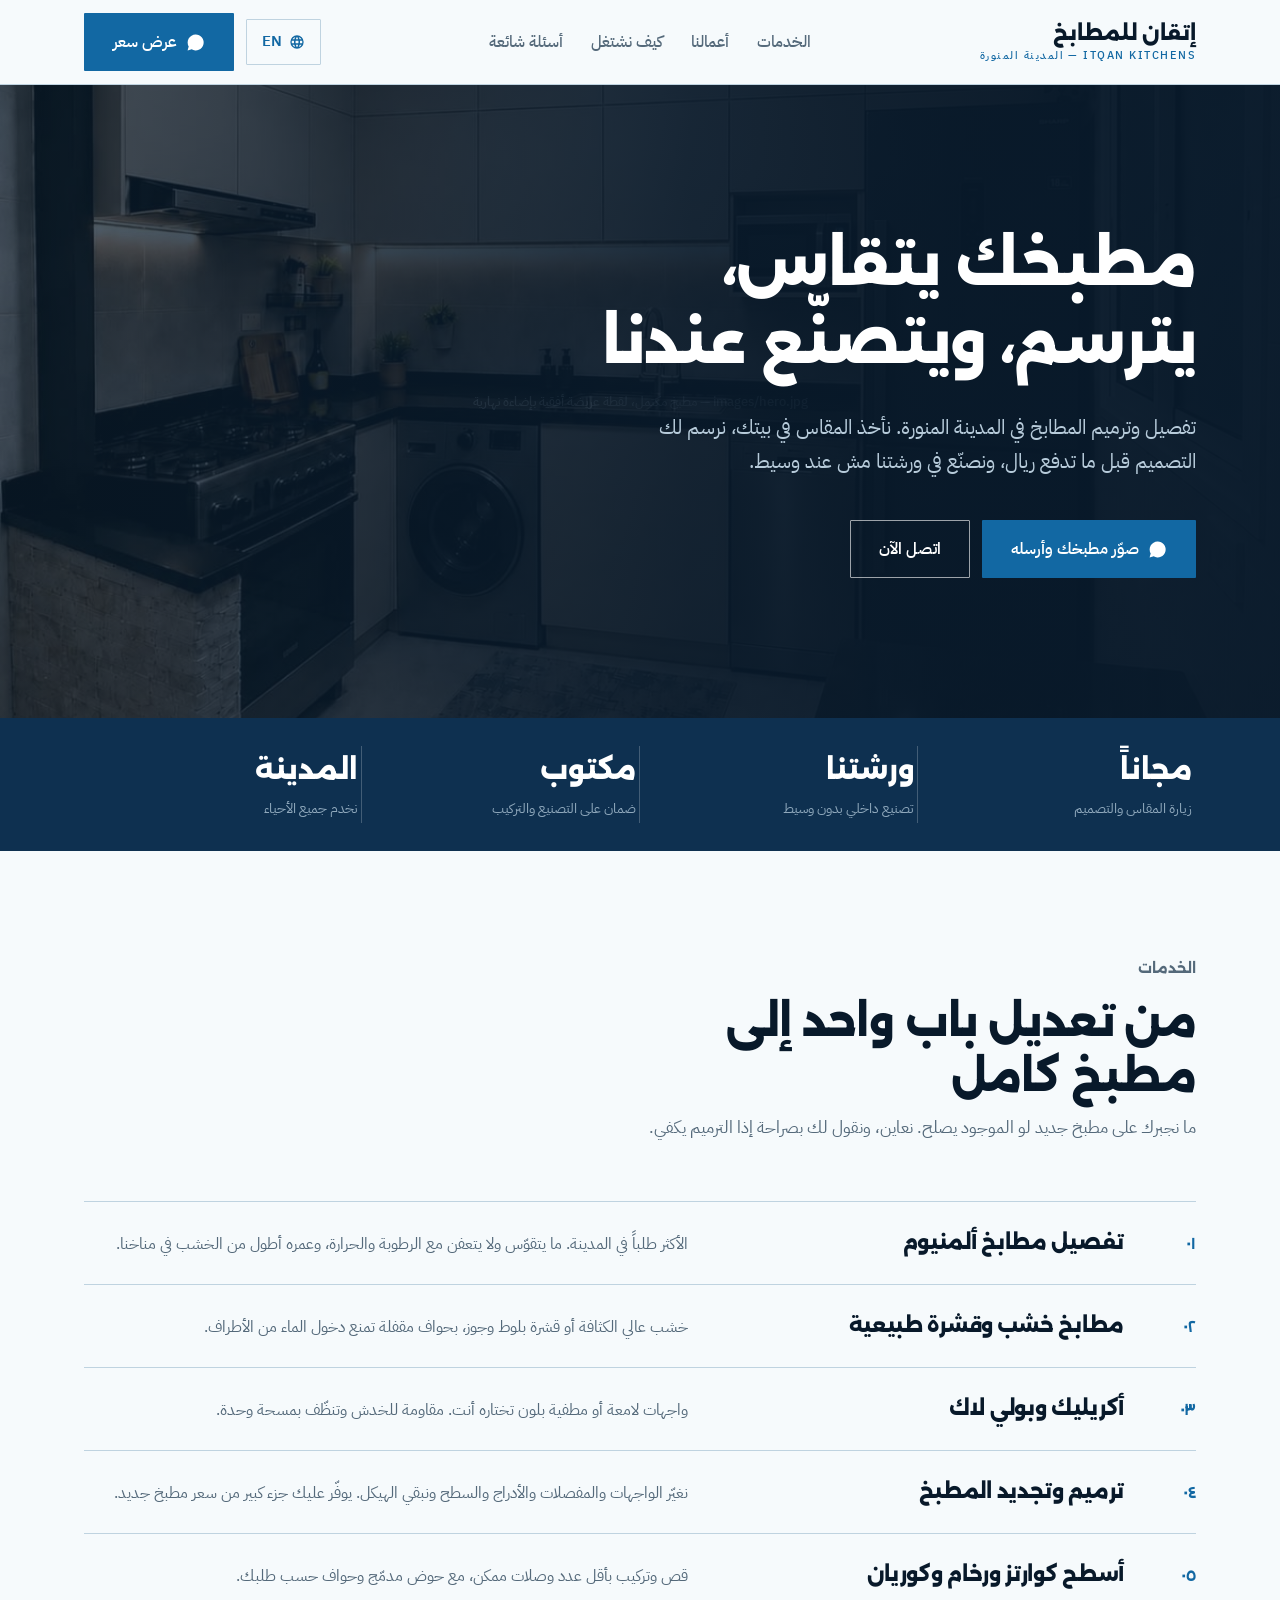
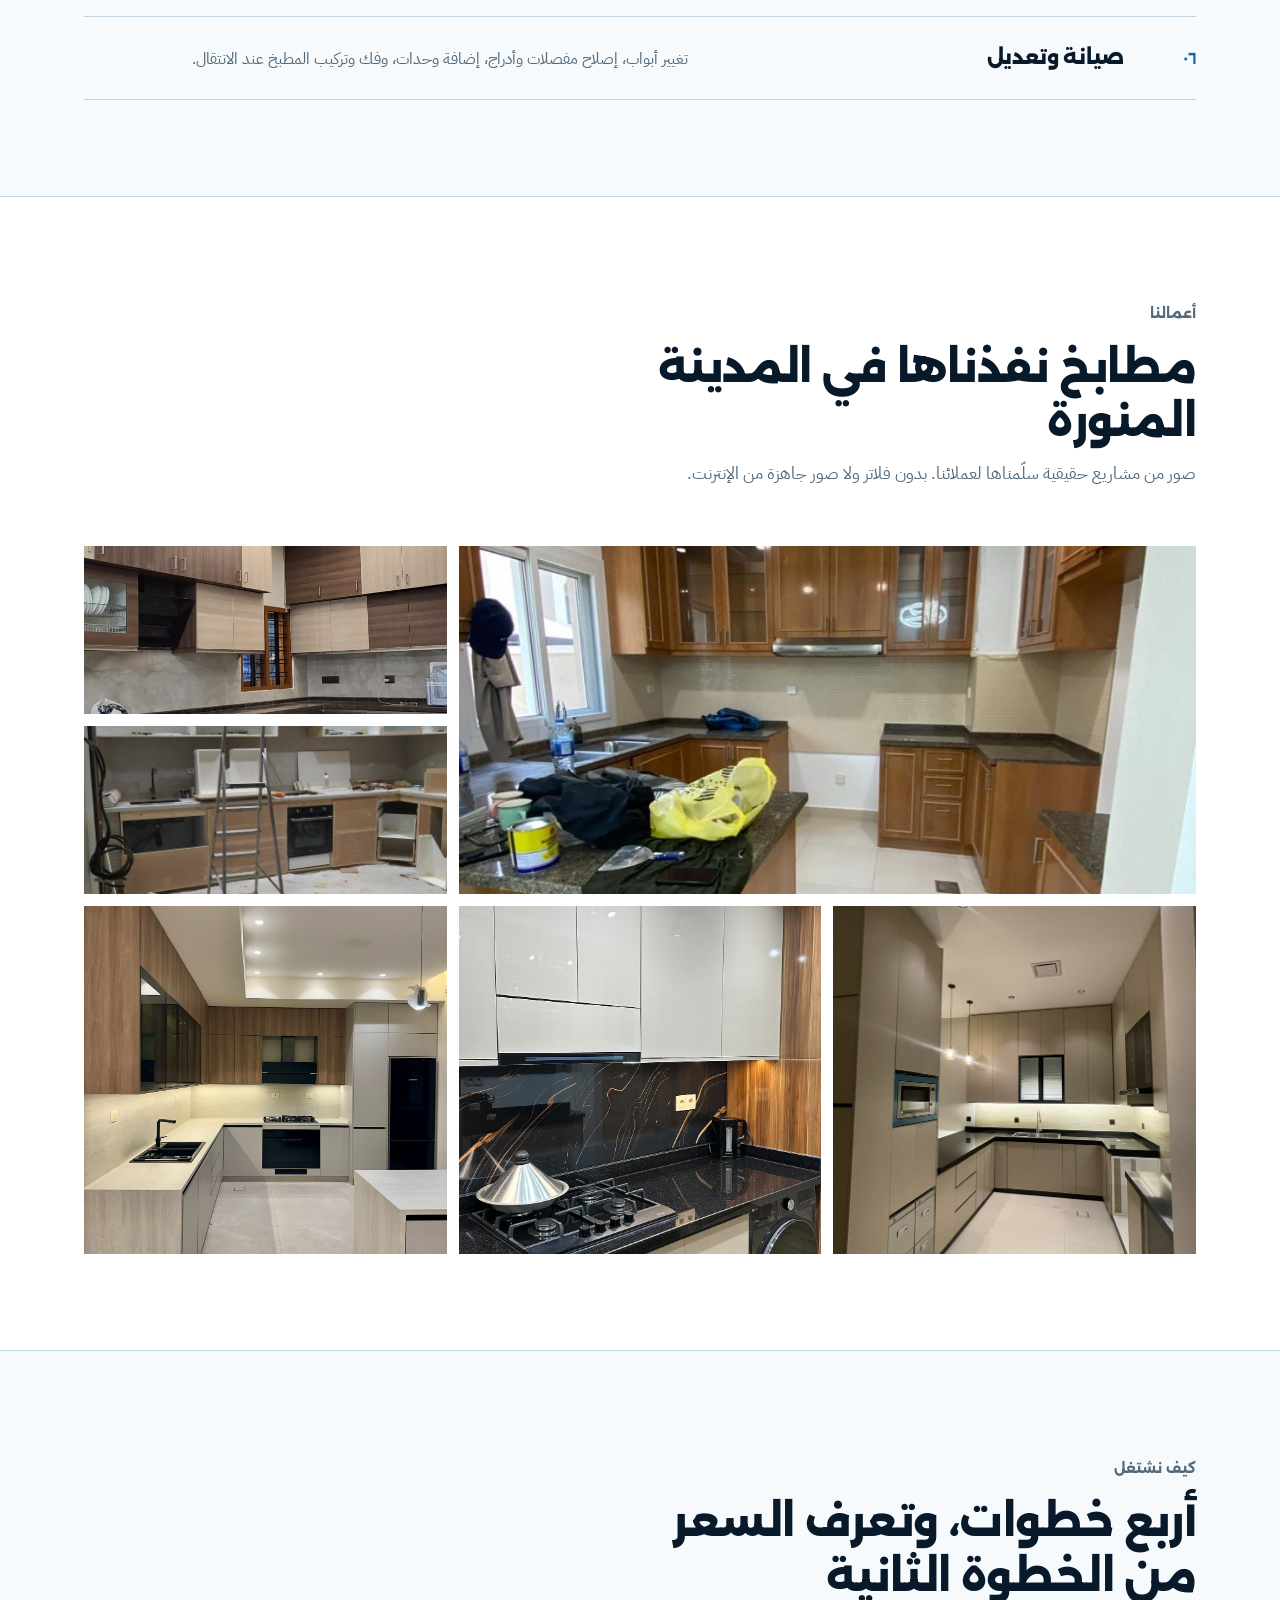
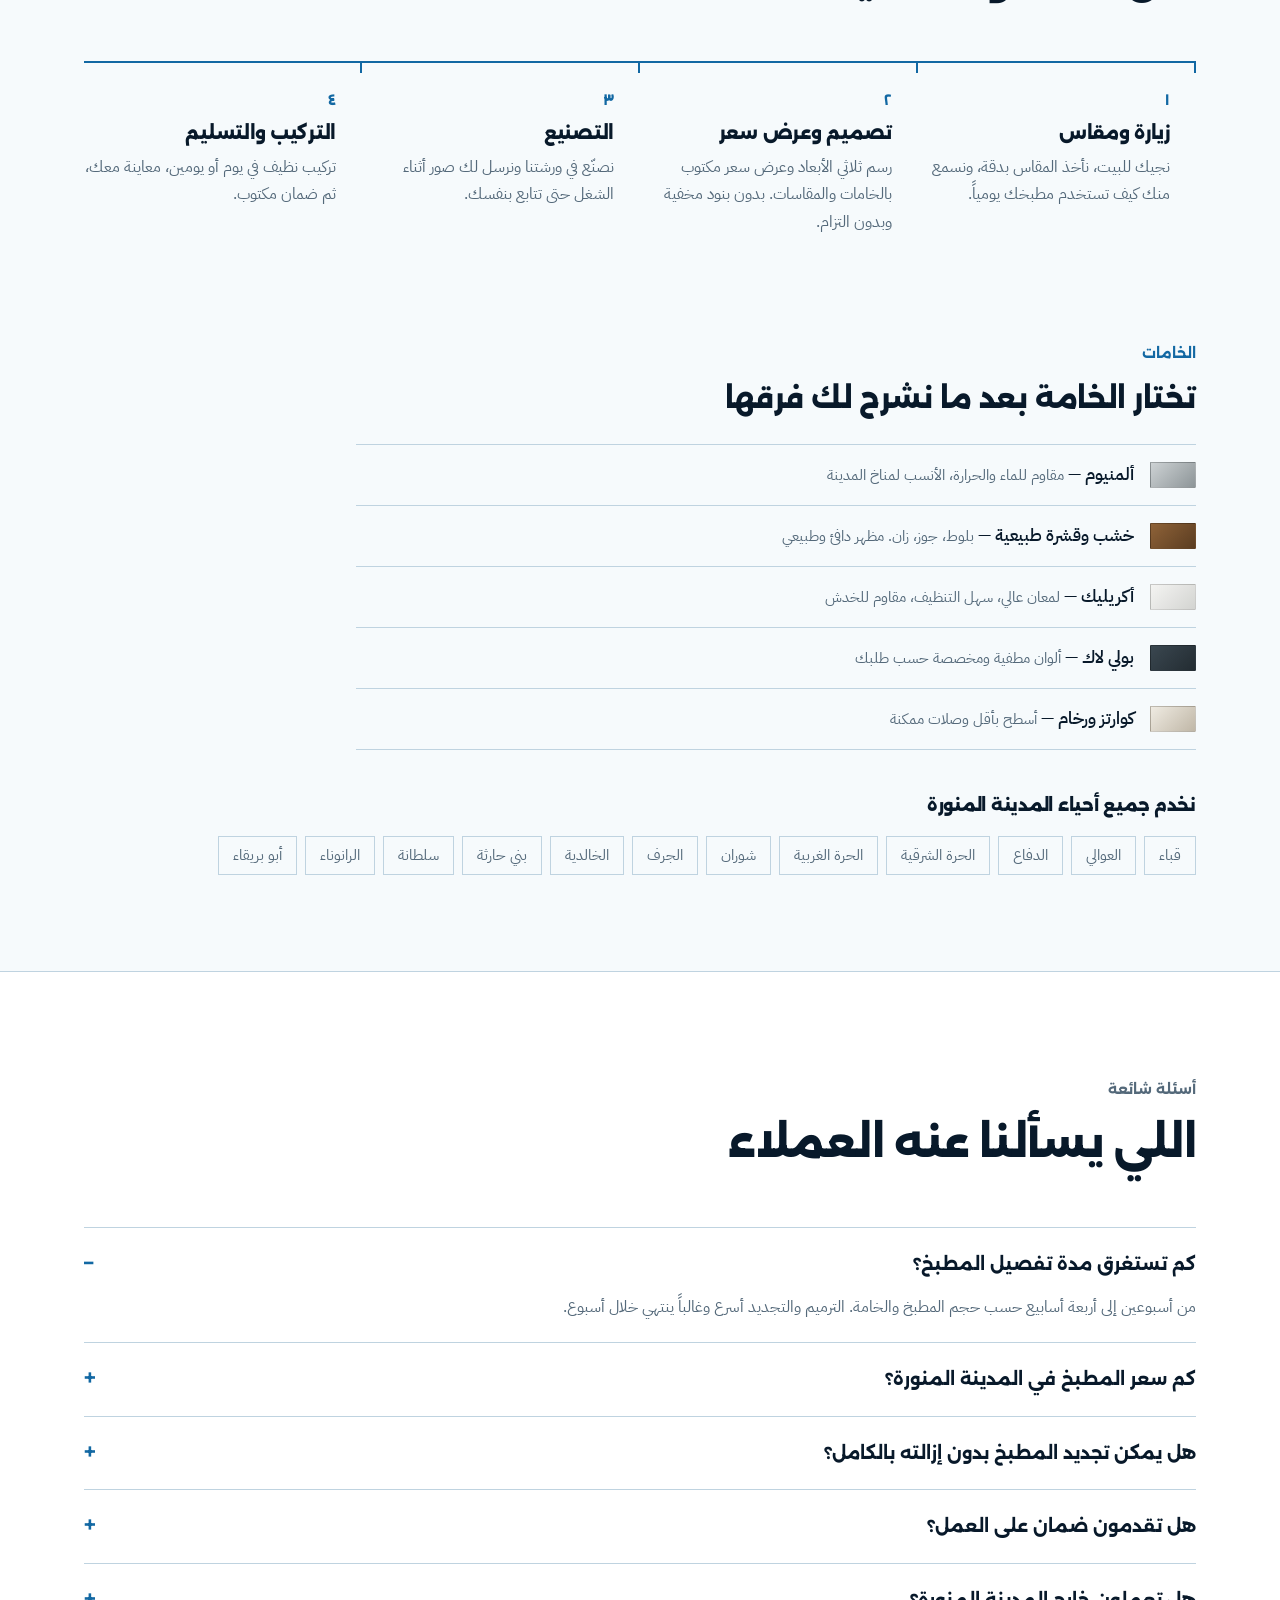
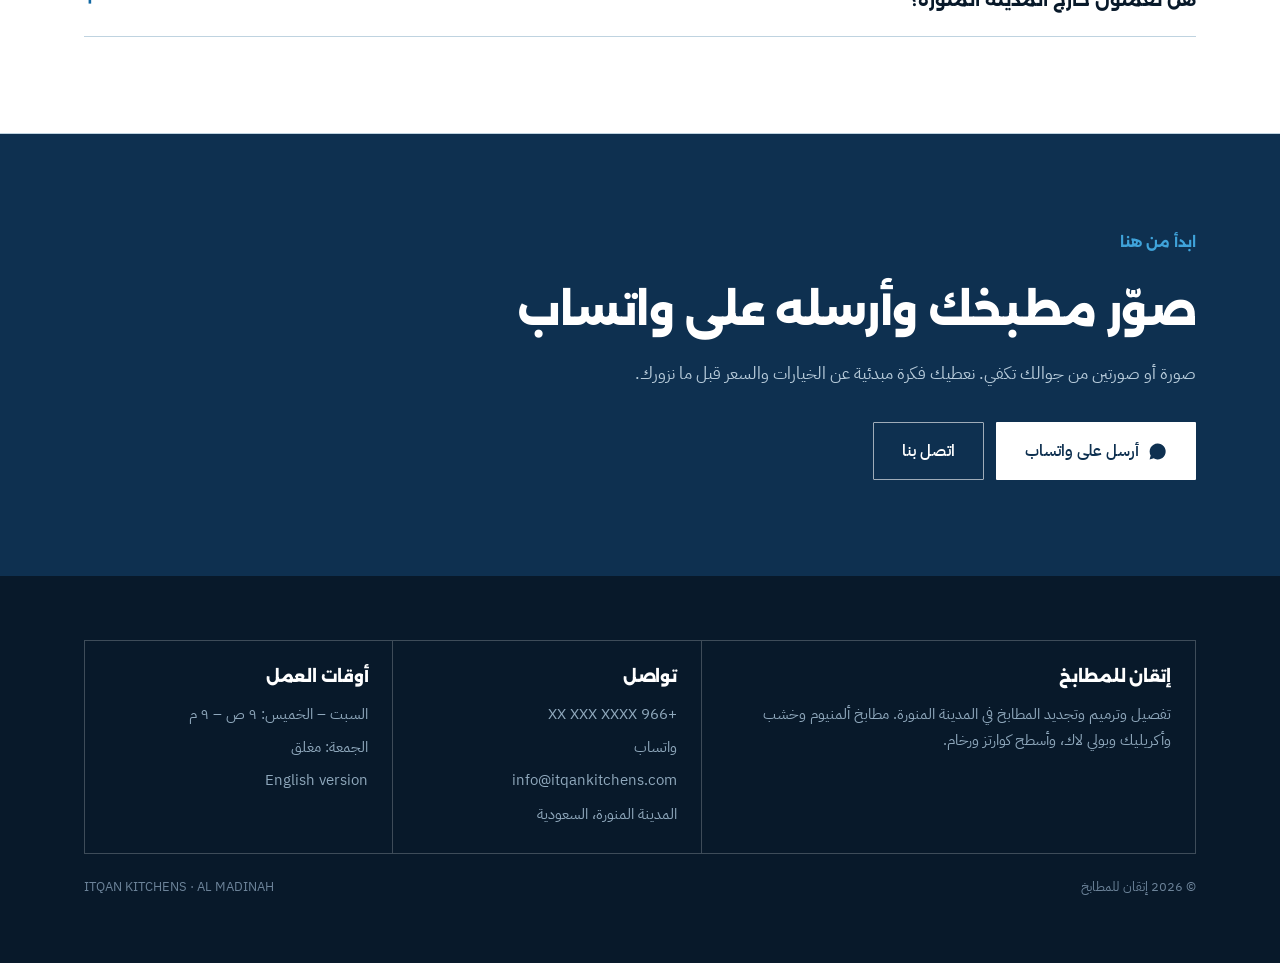
==== index.html @ 6902fe75 "Add files via upload" ====
<!DOCTYPE html>
<html lang="ar" dir="rtl">
<head>
<meta charset="utf-8">
<meta name="viewport" content="width=device-width, initial-scale=1">

<title>تفصيل وترميم مطابخ المدينة المنورة | إتقان للمطابخ</title>
<meta name="description" content="إتقان للمطابخ — تفصيل وترميم وتجديد المطابخ في المدينة المنورة. مطابخ ألمنيوم وخشب وأكريليك وبولي لاك، أسطح كوارتز ورخام، مقاس وتصميم مجاني وضمان مكتوب.">
<link rel="canonical" href="https://itqankitchens.com/">
<link rel="alternate" hreflang="ar" href="https://itqankitchens.com/">
<link rel="alternate" hreflang="en" href="https://itqankitchens.com/en.html">
<link rel="alternate" hreflang="x-default" href="https://itqankitchens.com/">
<meta name="robots" content="index, follow, max-image-preview:large">
<meta name="geo.region" content="SA-03">
<meta name="geo.placename" content="المدينة المنورة">

<meta property="og:type" content="website">
<meta property="og:locale" content="ar_SA">
<meta property="og:locale:alternate" content="en_US">
<meta property="og:site_name" content="إتقان للمطابخ">
<meta property="og:title" content="تفصيل وترميم مطابخ المدينة المنورة | إتقان للمطابخ">
<meta property="og:description" content="مقاس وتصميم مجاني، تصنيع في ورشتنا، وضمان مكتوب على التركيب.">
<meta property="og:url" content="https://itqankitchens.com/">
<meta property="og:image" content="https://itqankitchens.com/images/og.jpg">
<meta name="twitter:card" content="summary_large_image">
<link rel="icon" href="images/favicon.png">

<link rel="preconnect" href="https://fonts.googleapis.com">
<link rel="preconnect" href="https://fonts.gstatic.com" crossorigin>
<link href="https://fonts.googleapis.com/css2?family=Alexandria:wght@500;700;800&family=IBM+Plex+Sans+Arabic:wght@400;500;600&display=swap" rel="stylesheet">
<link rel="stylesheet" href="style.css">
</head>
<body>

<header>
  <div class="wrap hdr">
    <a class="brand" href="index.html">إتقان للمطابخ<span>ITQAN KITCHENS — المدينة المنورة</span></a>
    <nav class="nav">
      <a href="#services">الخدمات</a>
      <a href="#work">أعمالنا</a>
      <a href="#process">كيف نشتغل</a>
      <a href="#faq">أسئلة شائعة</a>
    </nav>
    <div class="hdr-right">
      <a class="lang" href="en.html" hreflang="en" lang="en">
        <svg viewBox="0 0 24 24"><path d="M12 2a10 10 0 1 0 0 20 10 10 0 0 0 0-20zm6.9 6h-2.9a15.6 15.6 0 0 0-1.4-3.6A8 8 0 0 1 18.9 8zM12 4c.7 1 1.3 2.3 1.7 4h-3.4c.4-1.7 1-3 1.7-4zM4.3 14a8 8 0 0 1 0-4h3.3a17 17 0 0 0 0 4zm.8 2h2.9c.3 1.3.8 2.5 1.4 3.6A8 8 0 0 1 5.1 16zm2.9-8H5.1a8 8 0 0 1 4.3-3.6A15.6 15.6 0 0 0 8 8zM12 20c-.7-1-1.3-2.3-1.7-4h3.4c-.4 1.7-1 3-1.7 4zm2.1-6H9.9a15 15 0 0 1 0-4h4.2a15 15 0 0 1 0 4zm.5 5.6c.6-1.1 1.1-2.3 1.4-3.6h2.9a8 8 0 0 1-4.3 3.6zm1.8-5.6a17 17 0 0 0 0-4h3.3a8 8 0 0 1 0 4z"/></svg>
        EN
      </a>
      <a class="btn b-solid" href="https://wa.me/966?text=السلام%20عليكم،%20أرغب%20بعرض%20سعر%20لمطبخ">
        <svg viewBox="0 0 24 24"><path d="M17.5 14.4c-.3-.2-1.7-.9-2-1s-.5-.1-.7.2-.8 1-.9 1.1-.3.2-.6.1a8 8 0 0 1-2.4-1.5 9 9 0 0 1-1.6-2c-.2-.3 0-.5.1-.6l.5-.6.3-.5v-.5l-1-2.3c-.2-.6-.5-.5-.7-.5h-.6c-.2 0-.5.1-.8.4a3.2 3.2 0 0 0-1 2.4A5.6 5.6 0 0 0 7.3 12a12.7 12.7 0 0 0 4.9 4.3c.7.3 1.2.5 1.6.6a3.9 3.9 0 0 0 1.8.1 2.9 2.9 0 0 0 1.9-1.4 2.4 2.4 0 0 0 .2-1.3zM12 2a10 10 0 0 0-8.6 15L2 22l5.2-1.4A10 10 0 1 0 12 2z"/></svg>
        عرض سعر
      </a>
    </div>
  </div>
</header>

<main>

<div class="hero">
  <div class="slot" data-need="images/hero.jpg — مطبخ مكتمل، لقطة عريضة أفقية بإضاءة نهارية">
    <img src="images/hero.jpg" alt="مطبخ ألمنيوم مفصّل بالكامل نفذته إتقان للمطابخ في المدينة المنورة" fetchpriority="high" width="1600" height="1000">
  </div>
  <div class="hero-veil"></div>
  <div class="wrap hero-in">
    <h1>مطبخك يتقاس، يترسم، ويتصنّع عندنا</h1>
    <p class="lede">تفصيل وترميم المطابخ في المدينة المنورة. نأخذ المقاس في بيتك، نرسم لك التصميم قبل ما تدفع ريال، ونصنّع في ورشتنا مش عند وسيط.</p>
    <div class="hero-btns">
      <a class="btn b-solid" href="https://wa.me/966XXXXXXXXX?text=السلام%20عليكم،%20أرغب%20بعرض%20سعر%20لمطبخ">
        <svg viewBox="0 0 24 24"><path d="M17.5 14.4c-.3-.2-1.7-.9-2-1s-.5-.1-.7.2-.8 1-.9 1.1-.3.2-.6.1a8 8 0 0 1-2.4-1.5 9 9 0 0 1-1.6-2c-.2-.3 0-.5.1-.6l.5-.6.3-.5v-.5l-1-2.3c-.2-.6-.5-.5-.7-.5h-.6c-.2 0-.5.1-.8.4a3.2 3.2 0 0 0-1 2.4A5.6 5.6 0 0 0 7.3 12a12.7 12.7 0 0 0 4.9 4.3c.7.3 1.2.5 1.6.6a3.9 3.9 0 0 0 1.8.1 2.9 2.9 0 0 0 1.9-1.4 2.4 2.4 0 0 0 .2-1.3zM12 2a10 10 0 0 0-8.6 15L2 22l5.2-1.4A10 10 0 1 0 12 2z"/></svg>
        صوّر مطبخك وأرسله
      </a>
      <a class="btn b-light" href="tel:+966XXXXXXXXX">اتصل الآن</a>
    </div>
  </div>
</div>

<div class="proof">
  <div class="wrap proof-in">
    <div class="pf"><b>مجاناً</b><span>زيارة المقاس والتصميم</span></div>
    <div class="pf"><b>ورشتنا</b><span>تصنيع داخلي بدون وسيط</span></div>
    <div class="pf"><b>مكتوب</b><span>ضمان على التصنيع والتركيب</span></div>
    <div class="pf"><b>المدينة</b><span>نخدم جميع الأحياء</span></div>
  </div>
</div>

<section id="services">
  <div class="wrap">
    <div class="sec-head">
      <p class="eyebrow">الخدمات</p>
      <h2>من تعديل باب واحد إلى مطبخ كامل</h2>
      <p>ما نجبرك على مطبخ جديد لو الموجود يصلح. نعاين، ونقول لك بصراحة إذا الترميم يكفي.</p>
    </div>
    <div class="spec">
      <div class="row"><span class="n">٠١</span><h3>تفصيل مطابخ ألمنيوم</h3><p>الأكثر طلباً في المدينة. ما يتقوّس ولا يتعفن مع الرطوبة والحرارة، وعمره أطول من الخشب في مناخنا.</p></div>
      <div class="row"><span class="n">٠٢</span><h3>مطابخ خشب وقشرة طبيعية</h3><p>خشب عالي الكثافة أو قشرة بلوط وجوز، بحواف مقفلة تمنع دخول الماء من الأطراف.</p></div>
      <div class="row"><span class="n">٠٣</span><h3>أكريليك وبولي لاك</h3><p>واجهات لامعة أو مطفية بلون تختاره أنت. مقاومة للخدش وتنظّف بمسحة وحدة.</p></div>
      <div class="row"><span class="n">٠٤</span><h3>ترميم وتجديد المطبخ</h3><p>نغيّر الواجهات والمفصلات والأدراج والسطح ونبقي الهيكل. يوفّر عليك جزء كبير من سعر مطبخ جديد.</p></div>
      <div class="row"><span class="n">٠٥</span><h3>أسطح كوارتز ورخام وكوريان</h3><p>قص وتركيب بأقل عدد وصلات ممكن، مع حوض مدمّج وحواف حسب طلبك.</p></div>
      <div class="row"><span class="n">٠٦</span><h3>صيانة وتعديل</h3><p>تغيير أبواب، إصلاح مفصلات وأدراج، إضافة وحدات، وفك وتركيب المطبخ عند الانتقال.</p></div>
    </div>
  </div>
</section>

<section class="work" id="work">
  <div class="wrap">
    <div class="sec-head">
      <p class="eyebrow">أعمالنا</p>
      <h2>مطابخ نفذناها في المدينة المنورة</h2>
      <p>صور من مشاريع حقيقية سلّمناها لعملائنا. بدون فلاتر ولا صور جاهزة من الإنترنت.</p>
    </div>
    <div class="gal">
      <div class="slot a" data-need="images/work-1.jpg — أفضل مطبخ عندك، لقطة عريضة"><img src="images/work-1.jpg" alt="تفصيل مطبخ ألمنيوم في المدينة المنورة" loading="lazy" width="1200" height="800"></div>
      <div class="slot b" data-need="images/work-2.jpg — سطح كوارتز عن قرب"><img src="images/work-2.jpg" alt="تركيب سطح كوارتز لمطبخ في المدينة المنورة" loading="lazy" width="700" height="500"></div>
      <div class="slot c" data-need="images/work-3.jpg — أدراج مفتوحة أو تفصيلة داخلية"><img src="images/work-3.jpg" alt="أدراج وتفاصيل داخلية لمطبخ مفصّل حسب الطلب" loading="lazy" width="700" height="500"></div>
      <div class="slot d" data-need="images/work-4.jpg — قبل وبعد الترميم"><img src="images/work-4.jpg" alt="ترميم وتجديد مطبخ قديم قبل وبعد في المدينة المنورة" loading="lazy" width="700" height="900"></div>
      <div class="slot e" data-need="images/work-5.jpg — مطبخ خشب أو أكريليك"><img src="images/work-5.jpg" alt="مطبخ خشب بقشرة طبيعية في المدينة المنورة" loading="lazy" width="700" height="900"></div>
      <div class="slot f" data-need="images/work-6.jpg — الورشة أثناء التصنيع"><img src="images/work-6.jpg" alt="ورشة إتقان للمطابخ أثناء تصنيع مطبخ" loading="lazy" width="700" height="900"></div>
    </div>
  </div>
</section>

<section id="process">
  <div class="wrap">
    <div class="sec-head">
      <p class="eyebrow">كيف نشتغل</p>
      <h2>أربع خطوات، وتعرف السعر من الخطوة الثانية</h2>
    </div>
    <div class="proc">
      <div class="pstep"><span class="n">١</span><h3>زيارة ومقاس</h3><p>نجيك للبيت، نأخذ المقاس بدقة، ونسمع منك كيف تستخدم مطبخك يومياً.</p></div>
      <div class="pstep"><span class="n">٢</span><h3>تصميم وعرض سعر</h3><p>رسم ثلاثي الأبعاد وعرض سعر مكتوب بالخامات والمقاسات. بدون بنود مخفية وبدون التزام.</p></div>
      <div class="pstep"><span class="n">٣</span><h3>التصنيع</h3><p>نصنّع في ورشتنا ونرسل لك صور أثناء الشغل حتى تتابع بنفسك.</p></div>
      <div class="pstep"><span class="n">٤</span><h3>التركيب والتسليم</h3><p>تركيب نظيف في يوم أو يومين، معاينة معك، ثم ضمان مكتوب.</p></div>
    </div>

    <div style="margin-top:clamp(46px,6vw,80px)">
      <p class="eyebrow">الخامات</p>
      <h2 style="font-size:clamp(21px,2.6vw,28px);margin-bottom:1em">تختار الخامة بعد ما نشرح لك فرقها</h2>
      <div class="mats">
        <div class="mrow"><span class="chip" style="background:linear-gradient(135deg,#CDD2D4,#8D9598)"></span><div><b>ألمنيوم</b> — <em>مقاوم للماء والحرارة، الأنسب لمناخ المدينة</em></div></div>
        <div class="mrow"><span class="chip" style="background:linear-gradient(135deg,#8E6238,#5B3D21)"></span><div><b>خشب وقشرة طبيعية</b> — <em>بلوط، جوز، زان. مظهر دافئ وطبيعي</em></div></div>
        <div class="mrow"><span class="chip" style="background:linear-gradient(135deg,#F4F4F2,#D3D4D1)"></span><div><b>أكريليك</b> — <em>لمعان عالي، سهل التنظيف، مقاوم للخدش</em></div></div>
        <div class="mrow"><span class="chip" style="background:linear-gradient(135deg,#3A4750,#232C32)"></span><div><b>بولي لاك</b> — <em>ألوان مطفية ومخصصة حسب طلبك</em></div></div>
        <div class="mrow"><span class="chip" style="background:linear-gradient(135deg,#EFEBE2,#C0B7A7)"></span><div><b>كوارتز ورخام</b> — <em>أسطح بأقل وصلات ممكنة</em></div></div>
      </div>

      <h3 style="font-size:17px;margin-top:44px;margin-bottom:2px">نخدم جميع أحياء المدينة المنورة</h3>
      <ul class="areas">
        <li>قباء</li><li>العوالي</li><li>الدفاع</li><li>الحرة الشرقية</li><li>الحرة الغربية</li>
        <li>شوران</li><li>الجرف</li><li>الخالدية</li><li>بني حارثة</li><li>سلطانة</li><li>الرانوناء</li><li>أبو بريقاء</li>
      </ul>
    </div>
  </div>
</section>

<section class="faq" id="faq">
  <div class="wrap">
    <div class="sec-head"><p class="eyebrow">أسئلة شائعة</p><h2>اللي يسألنا عنه العملاء</h2></div>
    <details open><summary>كم تستغرق مدة تفصيل المطبخ؟</summary><p>من أسبوعين إلى أربعة أسابيع حسب حجم المطبخ والخامة. الترميم والتجديد أسرع وغالباً ينتهي خلال أسبوع.</p></details>
    <details><summary>كم سعر المطبخ في المدينة المنورة؟</summary><p>السعر يُحسب بالمتر الطولي ويختلف حسب الخامة ونوع السطح وعدد الوحدات. بعد زيارة المقاس نعطيك عرض سعر مكتوب ومفصّل بدون أي التزام عليك.</p></details>
    <details><summary>هل يمكن تجديد المطبخ بدون إزالته بالكامل؟</summary><p>نعم، وفي كثير من الحالات يكون الهيكل سليماً ويحتاج فقط تغيير الواجهات والمفصلات والسطح. نقول لك بصراحة بعد المعاينة إذا كان الترميم يكفي.</p></details>
    <details><summary>هل تقدمون ضمان على العمل؟</summary><p>نعم، ضمان مكتوب يغطي التصنيع والتركيب. نشرح لك مدته وما يشمله قبل توقيع الاتفاق.</p></details>
    <details><summary>هل تعملون خارج المدينة المنورة؟</summary><p>عملنا الأساسي داخل المدينة المنورة وأحيائها. للمشاريع الكبيرة خارج المدينة تواصل معنا لنرى إمكانية التنفيذ.</p></details>
  </div>
</section>

<section class="band">
  <div class="wrap">
    <p class="eyebrow">ابدأ من هنا</p>
    <h2>صوّر مطبخك وأرسله على واتساب</h2>
    <p>صورة أو صورتين من جوالك تكفي. نعطيك فكرة مبدئية عن الخيارات والسعر قبل ما نزورك.</p>
    <div class="cta-btns">
      <a class="btn b-solid" href="https://wa.me/966XXXXXXXXX?text=السلام%20عليكم،%20هذي%20صورة%20مطبخي%20وأرغب%20بعرض%20سعر">
        <svg viewBox="0 0 24 24"><path d="M17.5 14.4c-.3-.2-1.7-.9-2-1s-.5-.1-.7.2-.8 1-.9 1.1-.3.2-.6.1a8 8 0 0 1-2.4-1.5 9 9 0 0 1-1.6-2c-.2-.3 0-.5.1-.6l.5-.6.3-.5v-.5l-1-2.3c-.2-.6-.5-.5-.7-.5h-.6c-.2 0-.5.1-.8.4a3.2 3.2 0 0 0-1 2.4A5.6 5.6 0 0 0 7.3 12a12.7 12.7 0 0 0 4.9 4.3c.7.3 1.2.5 1.6.6a3.9 3.9 0 0 0 1.8.1 2.9 2.9 0 0 0 1.9-1.4 2.4 2.4 0 0 0 .2-1.3zM12 2a10 10 0 0 0-8.6 15L2 22l5.2-1.4A10 10 0 1 0 12 2z"/></svg>
        أرسل على واتساب
      </a>
      <a class="btn b-light" href="tel:+966XXXXXXXXX">اتصل بنا</a>
    </div>
  </div>
</section>

</main>

<footer>
  <div class="wrap">
    <div class="tb">
      <div class="tbc">
        <h3>إتقان للمطابخ</h3>
        <p style="font-size:15px">تفصيل وترميم وتجديد المطابخ في المدينة المنورة. مطابخ ألمنيوم وخشب وأكريليك وبولي لاك، وأسطح كوارتز ورخام.</p>
      </div>
      <div class="tbc">
        <h3>تواصل</h3>
        <ul class="flist">
          <li><a href="tel:+966XXXXXXXXX">+966 XX XXX XXXX</a></li>
          <li><a href="https://wa.me/966XXXXXXXXX">واتساب</a></li>
          <li><a href="mailto:info@itqankitchens.com">info@itqankitchens.com</a></li>
          <li>المدينة المنورة، السعودية</li>
        </ul>
      </div>
      <div class="tbc">
        <h3>أوقات العمل</h3>
        <ul class="flist">
          <li>السبت – الخميس: ٩ ص – ٩ م</li>
          <li>الجمعة: مغلق</li>
          <li><a href="en.html" lang="en">English version</a></li>
        </ul>
      </div>
    </div>
    <div class="fbase">
      <span>© <span id="yr">2026</span> إتقان للمطابخ</span>
      <span>ITQAN KITCHENS · AL MADINAH</span>
    </div>
  </div>
</footer>

<nav class="bar" aria-label="تواصل سريع">
  <a class="w" href="https://wa.me/966XXXXXXXXX?text=السلام%20عليكم،%20أرغب%20بعرض%20سعر%20لمطبخ">
    <svg viewBox="0 0 24 24"><path d="M17.5 14.4c-.3-.2-1.7-.9-2-1s-.5-.1-.7.2-.8 1-.9 1.1-.3.2-.6.1a8 8 0 0 1-2.4-1.5 9 9 0 0 1-1.6-2c-.2-.3 0-.5.1-.6l.5-.6.3-.5v-.5l-1-2.3c-.2-.6-.5-.5-.7-.5h-.6c-.2 0-.5.1-.8.4a3.2 3.2 0 0 0-1 2.4A5.6 5.6 0 0 0 7.3 12a12.7 12.7 0 0 0 4.9 4.3c.7.3 1.2.5 1.6.6a3.9 3.9 0 0 0 1.8.1 2.9 2.9 0 0 0 1.9-1.4 2.4 2.4 0 0 0 .2-1.3zM12 2a10 10 0 0 0-8.6 15L2 22l5.2-1.4A10 10 0 1 0 12 2z"/></svg>
    واتساب
  </a>
  <a class="c" href="tel:+966XXXXXXXXX">
    <svg viewBox="0 0 24 24"><path d="M6.6 10.8a15 15 0 0 0 6.6 6.6l2.2-2.2c.3-.3.7-.4 1-.2a11 11 0 0 0 3.5.6c.6 0 1 .4 1 1V20c0 .6-.4 1-1 1A17 17 0 0 1 3 4c0-.6.4-1 1-1h3.5c.6 0 1 .4 1 1a11 11 0 0 0 .6 3.5c.1.3 0 .7-.2 1l-2.3 2.3z"/></svg>
    اتصل الآن
  </a>
</nav>

<script>document.getElementById('yr').textContent=new Date().getFullYear();</script>

<script type="application/ld+json">
{
  "@context":"https://schema.org","@type":"HomeAndConstructionBusiness",
  "@id":"https://itqankitchens.com/#business",
  "name":"إتقان للمطابخ","alternateName":"Itqan Kitchens",
  "url":"https://itqankitchens.com/","image":"https://itqankitchens.com/images/hero.jpg",
  "telephone":"+966XXXXXXXXX","email":"info@itqankitchens.com","priceRange":"$$",
  "address":{"@type":"PostalAddress","streetAddress":"العنوان","addressLocality":"المدينة المنورة","addressRegion":"منطقة المدينة المنورة","addressCountry":"SA"},
  "geo":{"@type":"GeoCoordinates","latitude":24.4686,"longitude":39.6142},
  "areaServed":{"@type":"City","name":"المدينة المنورة"},
  "openingHoursSpecification":[{"@type":"OpeningHoursSpecification","dayOfWeek":["Saturday","Sunday","Monday","Tuesday","Wednesday","Thursday"],"opens":"09:00","closes":"21:00"}],
  "hasOfferCatalog":{"@type":"OfferCatalog","name":"خدمات المطابخ","itemListElement":[
    {"@type":"Offer","itemOffered":{"@type":"Service","name":"تفصيل مطابخ ألمنيوم"}},
    {"@type":"Offer","itemOffered":{"@type":"Service","name":"مطابخ خشب وقشرة طبيعية"}},
    {"@type":"Offer","itemOffered":{"@type":"Service","name":"مطابخ أكريليك وبولي لاك"}},
    {"@type":"Offer","itemOffered":{"@type":"Service","name":"ترميم وتجديد المطابخ"}},
    {"@type":"Offer","itemOffered":{"@type":"Service","name":"أسطح كوارتز ورخام وكوريان"}},
    {"@type":"Offer","itemOffered":{"@type":"Service","name":"صيانة وتعديل المطابخ"}}]}
}
</script>

<script type="application/ld+json">
{
  "@context":"https://schema.org","@type":"FAQPage","mainEntity":[
  {"@type":"Question","name":"كم تستغرق مدة تفصيل المطبخ؟","acceptedAnswer":{"@type":"Answer","text":"من أسبوعين إلى أربعة أسابيع حسب حجم المطبخ والخامة. الترميم والتجديد أسرع وغالباً ينتهي خلال أسبوع."}},
  {"@type":"Question","name":"كم سعر المطبخ في المدينة المنورة؟","acceptedAnswer":{"@type":"Answer","text":"السعر يُحسب بالمتر الطولي ويختلف حسب الخامة ونوع السطح وعدد الوحدات. بعد زيارة المقاس نعطيك عرض سعر مكتوب ومفصّل بدون التزام."}},
  {"@type":"Question","name":"هل يمكن تجديد المطبخ بدون إزالته بالكامل؟","acceptedAnswer":{"@type":"Answer","text":"نعم. في كثير من الحالات يكون الهيكل سليماً ويحتاج فقط تغيير الواجهات والمفصلات والسطح، وهذا يوفر جزءاً كبيراً من التكلفة."}},
  {"@type":"Question","name":"هل تقدمون ضمان على العمل؟","acceptedAnswer":{"@type":"Answer","text":"نعم، ضمان مكتوب يغطي التصنيع والتركيب، ونشرح مدته وما يشمله قبل توقيع الاتفاق."}},
  {"@type":"Question","name":"هل تعملون خارج المدينة المنورة؟","acceptedAnswer":{"@type":"Answer","text":"عملنا الأساسي داخل المدينة المنورة وأحيائها. للمشاريع الكبيرة خارج المدينة يمكن التواصل معنا لدراسة إمكانية التنفيذ."}}]
}
</script>

</body>
</html>
---- style.css ----
/* ==========================================================
   ITQAN KITCHENS — shared stylesheet (Arabic + English)
   Edit colours in the :root block below.
   ========================================================== */

:root{
  --ink:#08192A;          /* deepest navy — headers, footer */
  --navy:#0E3050;         /* dark blue panels */
  --blue:#1268A3;         /* primary blue — buttons, links */
  --blue-deep:#0C4E7C;    /* button hover */
  --blue-br:#3FA3DA;      /* bright accent — eyebrows on dark */
  --pale:#E6F0F7;         /* pale blue wash */
  --paper:#F6FAFC;        /* page background */
  --rule:#BFD3E0;         /* hairlines */
  --grey:#54697A;         /* body text on light */
  --mute:#8FA8BC;         /* body text on dark */

  --disp:"Alexandria",sans-serif;
  --body:"IBM Plex Sans Arabic",sans-serif;
  --pad:clamp(18px,5vw,72px);
}

*{box-sizing:border-box;margin:0;padding:0}
html{scroll-behavior:smooth}
body{
  font-family:var(--body);background:var(--paper);color:var(--ink);
  font-size:17px;line-height:1.75;padding-bottom:74px;-webkit-font-smoothing:antialiased;
}
[dir="ltr"] body{line-height:1.7}
@media(min-width:860px){body{padding-bottom:0}}
img{display:block;width:100%;height:100%;object-fit:cover}
a{color:inherit}
:focus-visible{outline:3px solid var(--blue);outline-offset:3px}
.wrap{max-width:1240px;margin:0 auto;padding-inline:var(--pad)}

h1,h2,h3{font-family:var(--disp);line-height:1.3;font-weight:800;letter-spacing:-.015em}
h2{font-size:clamp(25px,3.6vw,42px)}
p{max-width:66ch}

/* ---------- photo slots ---------- */
.slot{position:relative;background:#D3E1EB;overflow:hidden}
.slot::after{
  content:attr(data-need);position:absolute;inset:0;display:grid;place-items:center;
  font:500 12.5px/1.7 var(--body);color:var(--grey);padding:18px;text-align:center;z-index:0;
}
.slot img{position:relative;z-index:1}

/* ---------- header ---------- */
header{position:sticky;top:0;z-index:60;background:rgba(246,250,252,.95);backdrop-filter:blur(12px);border-bottom:1px solid var(--rule)}
.hdr{display:flex;align-items:center;justify-content:space-between;gap:14px;padding-block:13px}
.brand{text-decoration:none;font-family:var(--disp);font-weight:800;font-size:20px;line-height:1.15;color:var(--ink)}
.brand span{display:block;font:500 10.5px/1 var(--body);color:var(--blue);letter-spacing:.14em;margin-top:6px}
.nav{display:none;gap:28px;font-size:15.5px;font-weight:500}
.nav a{text-decoration:none;color:var(--grey)}
.nav a:hover{color:var(--blue)}
@media(min-width:1000px){.nav{display:flex}}

.hdr-right{display:flex;align-items:center;gap:12px}
.lang{
  display:inline-flex;align-items:center;gap:7px;text-decoration:none;
  border:1.5px solid var(--rule);color:var(--blue);font-weight:600;font-size:14.5px;
  padding:9px 15px;border-radius:1px;transition:border-color .15s,background .15s;
}
.lang:hover{border-color:var(--blue);background:var(--pale)}
.lang svg{width:16px;height:16px;fill:currentColor}
.hdr .btn{display:none}
@media(min-width:860px){.hdr .btn{display:inline-flex}}

/* ---------- buttons ---------- */
.btn{
  display:inline-flex;align-items:center;justify-content:center;gap:9px;
  font-family:var(--body);font-weight:600;font-size:16px;padding:14px 28px;
  text-decoration:none;border:1.5px solid transparent;border-radius:1px;
  transition:background .15s,color .15s,border-color .15s;
}
.b-solid{background:var(--blue);color:#fff}
.b-solid:hover{background:var(--blue-deep)}
.b-ghost{border-color:var(--ink);color:var(--ink)}
.b-ghost:hover{background:var(--ink);color:#fff}
.b-light{border-color:rgba(255,255,255,.6);color:#fff}
.b-light:hover{background:#fff;color:var(--navy);border-color:#fff}
.btn svg{width:19px;height:19px;fill:currentColor;flex:none}

/* ---------- hero ---------- */
.hero{position:relative;background:var(--ink);color:#fff;overflow:hidden}
.hero .slot{position:absolute;inset:0;background:#0E2437}
.hero .slot::after{color:#6E8AA0}
.hero img{opacity:.46}
.hero-veil{position:absolute;inset:0;z-index:2}
[dir="rtl"] .hero-veil{background:linear-gradient(to left,rgba(8,25,42,.95) 0%,rgba(8,25,42,.84) 46%,rgba(8,25,42,.34) 100%)}
[dir="ltr"] .hero-veil{background:linear-gradient(to right,rgba(8,25,42,.95) 0%,rgba(8,25,42,.84) 46%,rgba(8,25,42,.34) 100%)}
.hero-in{position:relative;z-index:3;padding-block:clamp(64px,11vw,140px)}
.hero h1{font-size:clamp(31px,5.6vw,60px);max-width:16ch;margin-bottom:.5em}
.hero .lede{font-size:clamp(17px,2vw,19.5px);color:#B7CBDA;max-width:46ch;margin-bottom:2.1em}
.hero-btns{display:flex;flex-wrap:wrap;gap:12px}

/* ---------- proof bar ---------- */
.proof{background:var(--navy);color:#fff}
.proof-in{display:grid;grid-template-columns:1fr 1fr;padding-block:6px}
@media(min-width:760px){.proof-in{grid-template-columns:repeat(4,1fr)}}
.pf{padding:22px 4px;position:relative}
.pf+.pf::before{content:"";position:absolute;inset-inline-start:0;top:22px;bottom:22px;width:1px;background:rgba(255,255,255,.22)}
.pf b{font-family:var(--disp);font-weight:800;font-size:clamp(20px,2.5vw,27px);display:block;color:#fff}
.pf span{font-size:13.5px;color:var(--mute)}

/* ---------- sections ---------- */
section{padding-block:clamp(58px,7.5vw,110px)}
.eyebrow{font-family:var(--disp);font-weight:700;font-size:14px;color:var(--blue);margin-bottom:14px}
.sec-head{max-width:56ch;margin-bottom:clamp(34px,4.5vw,58px)}
.sec-head p{color:var(--grey);margin-top:.6em}

/* services as a numbered spec list */
.spec{border-top:1px solid var(--rule)}
.row{display:grid;gap:6px 34px;padding:26px 0;border-bottom:1px solid var(--rule);align-items:baseline;transition:background .15s}
@media(min-width:800px){.row{grid-template-columns:38px 1fr 1.5fr}}
.row .n{font-family:var(--disp);font-weight:700;font-size:14px;color:var(--blue);padding-top:4px}
.row h3{font-size:20px}
.row p{font-size:16px;color:var(--grey)}
.row:hover{background:var(--pale)}

/* ---------- gallery ---------- */
.work{background:#fff;border-block:1px solid var(--rule)}
.gal{display:grid;gap:10px;grid-template-columns:repeat(2,1fr)}
.gal .slot{aspect-ratio:1}
@media(min-width:860px){
  .gal{grid-template-columns:repeat(6,1fr);grid-auto-rows:168px;gap:12px}
  .gal .slot{aspect-ratio:auto;height:100%}
  .a{grid-column:span 4;grid-row:span 2}
  .b,.c{grid-column:span 2;grid-row:span 1}
  .d,.e,.f{grid-column:span 2;grid-row:span 2}
}

/* ---------- process ---------- */
.proc{display:grid;gap:0}
@media(min-width:820px){.proc{grid-template-columns:repeat(4,1fr)}}
.pstep{padding:26px 26px 30px 0;border-top:2px solid var(--blue);position:relative}
[dir="ltr"] .pstep{padding:26px 0 30px 26px}
@media(max-width:819px){.pstep,[dir="ltr"] .pstep{padding-inline-end:0}}
.pstep::before{content:"";position:absolute;top:-2px;inset-inline-start:0;width:2px;height:12px;background:var(--blue)}
.pstep .n{font-family:var(--disp);font-weight:800;font-size:13px;color:var(--blue);display:block;margin-bottom:10px}
.pstep h3{font-size:18px;margin-bottom:.45em}
.pstep p{font-size:15.5px;color:var(--grey)}

/* ---------- materials table ---------- */
.mats{display:grid;gap:0;border-top:1px solid var(--rule);max-width:840px}
.mrow{display:grid;grid-template-columns:auto 1fr;gap:16px;align-items:center;padding:15px 0;border-bottom:1px solid var(--rule)}
.chip{width:46px;height:26px;border-radius:1px;border:1px solid rgba(0,0,0,.14)}
.mrow b{font-weight:600;font-size:16.5px}
.mrow em{font-style:normal;color:var(--grey);font-size:15px}

.areas{display:flex;flex-wrap:wrap;gap:8px;margin-top:20px;padding:0}
.areas li{list-style:none;border:1px solid var(--rule);padding:6px 14px;font-size:14.5px;color:var(--grey)}

/* ---------- faq ---------- */
.faq{background:#fff;border-block:1px solid var(--rule)}
details{border-bottom:1px solid var(--rule);padding:21px 0}
details:first-of-type{border-top:1px solid var(--rule)}
summary{font-family:var(--disp);font-weight:700;font-size:17.5px;cursor:pointer;list-style:none;display:flex;justify-content:space-between;gap:20px}
summary::-webkit-details-marker{display:none}
summary::after{content:"+";color:var(--blue);font-size:23px;line-height:1.2;flex:none}
details[open] summary::after{content:"–"}
details p{margin-top:13px;color:var(--grey);font-size:16px}

/* ---------- closing cta ---------- */
.band{background:var(--navy);color:#fff}
.band .eyebrow{color:var(--blue-br)}
.band h2{margin-bottom:.5em;color:#fff}
.band p{color:#B7CBDA;margin-bottom:2em}
.band .b-solid{background:#fff;color:var(--navy)}
.band .b-solid:hover{background:var(--pale)}
.cta-btns{display:flex;gap:12px;flex-wrap:wrap}

/* ---------- footer ---------- */
footer{background:var(--ink);color:var(--mute);font-size:15px;padding-block:clamp(40px,5vw,64px)}
.tb{display:grid;gap:0;border:1px solid rgba(255,255,255,.22)}
@media(min-width:820px){.tb{grid-template-columns:1.6fr 1fr 1fr}}
.tbc{padding:26px 24px;border-top:1px solid rgba(255,255,255,.22)}
.tbc:first-child{border-top:none}
@media(min-width:820px){
  .tbc{border-top:none}
  .tbc+.tbc{border-inline-start:1px solid rgba(255,255,255,.22)}
}
footer h3{font-family:var(--disp);font-size:16px;color:#fff;margin-bottom:.8em}
footer a{text-decoration:none}
footer a:hover{color:var(--blue-br)}
.flist{list-style:none;display:grid;gap:7px}
.fbase{margin-top:22px;font-size:13px;color:#6C8399;display:flex;justify-content:space-between;flex-wrap:wrap;gap:8px}

/* ---------- mobile sticky bar ---------- */
.bar{position:fixed;inset-inline:0;bottom:0;z-index:70;display:grid;grid-template-columns:1fr 1fr}
@media(min-width:860px){.bar{display:none}}
.bar a{padding:19px 8px;text-align:center;text-decoration:none;font-weight:600;font-size:16px;display:flex;align-items:center;justify-content:center;gap:8px}
.bar .w{background:var(--blue);color:#fff}
.bar .c{background:var(--ink);color:#fff}
.bar svg{width:19px;height:19px;fill:currentColor}

@media(prefers-reduced-motion:reduce){*{transition:none!important;scroll-behavior:auto}}
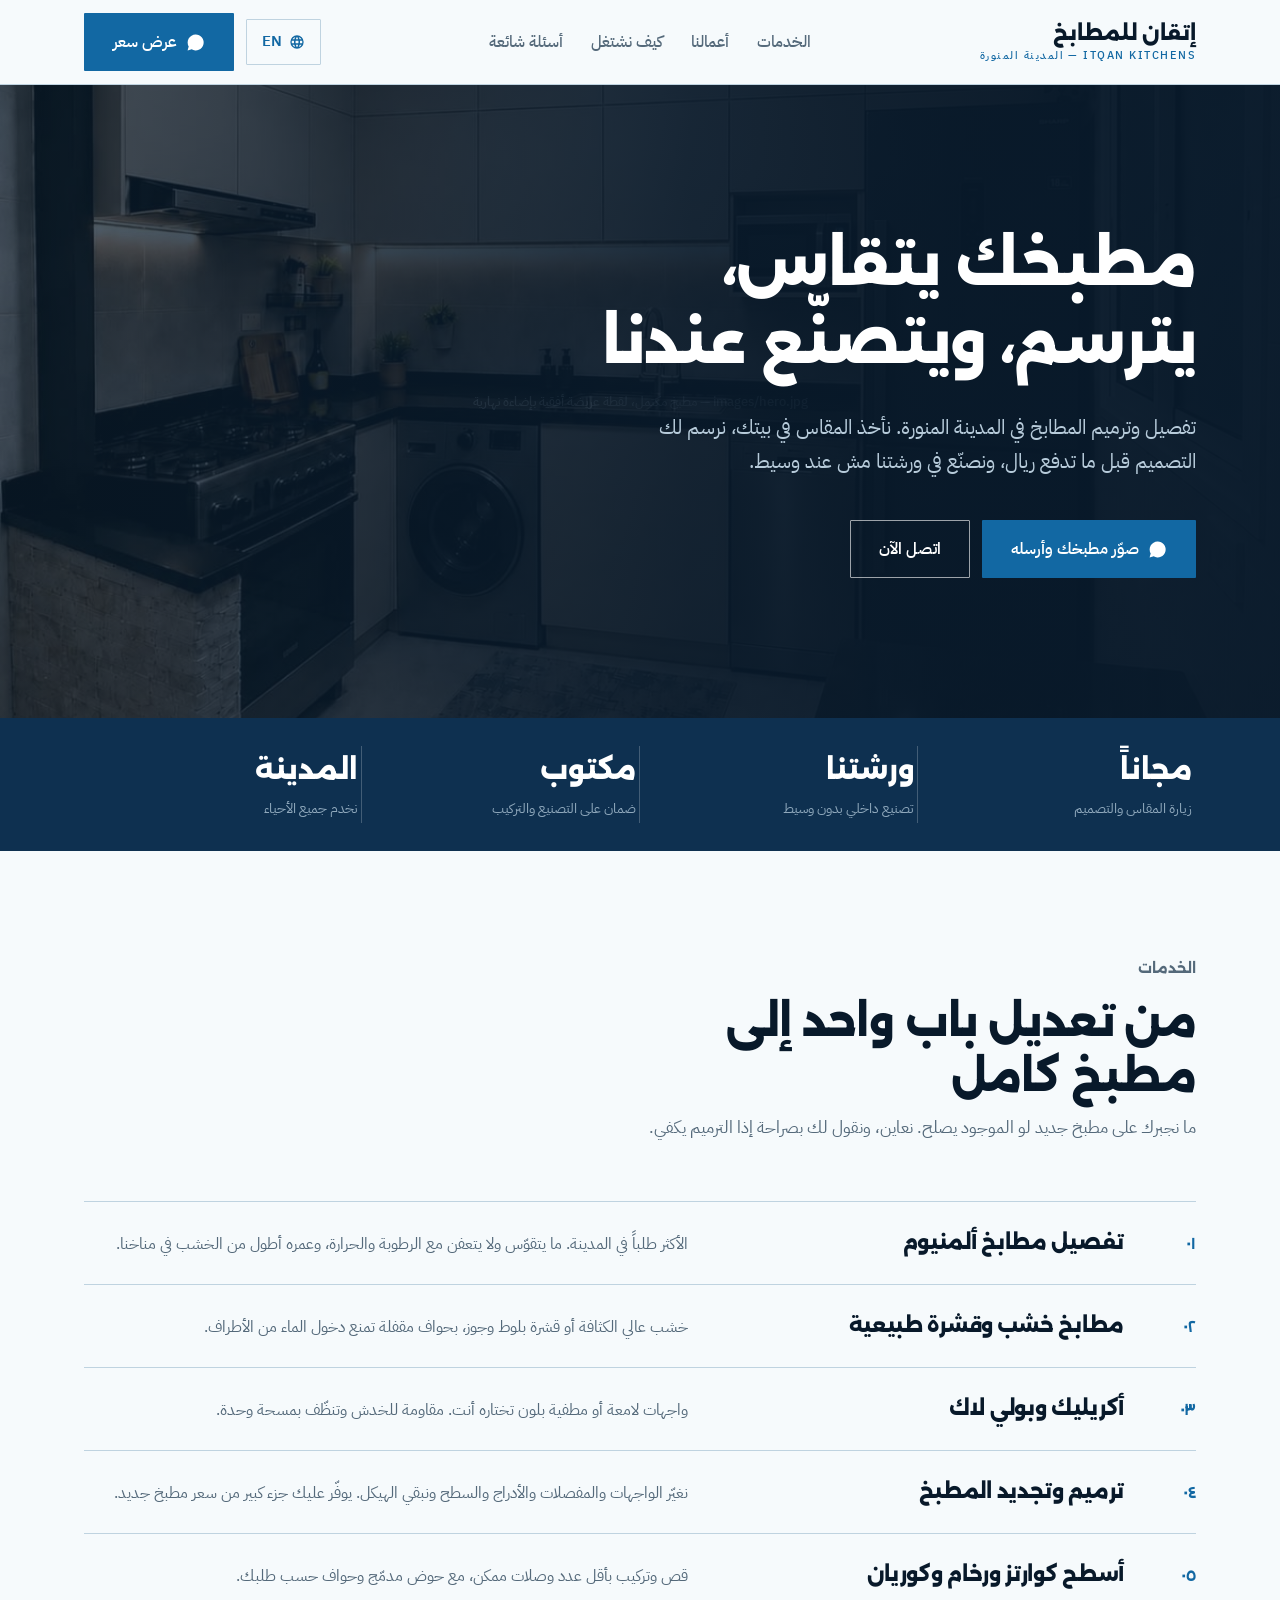
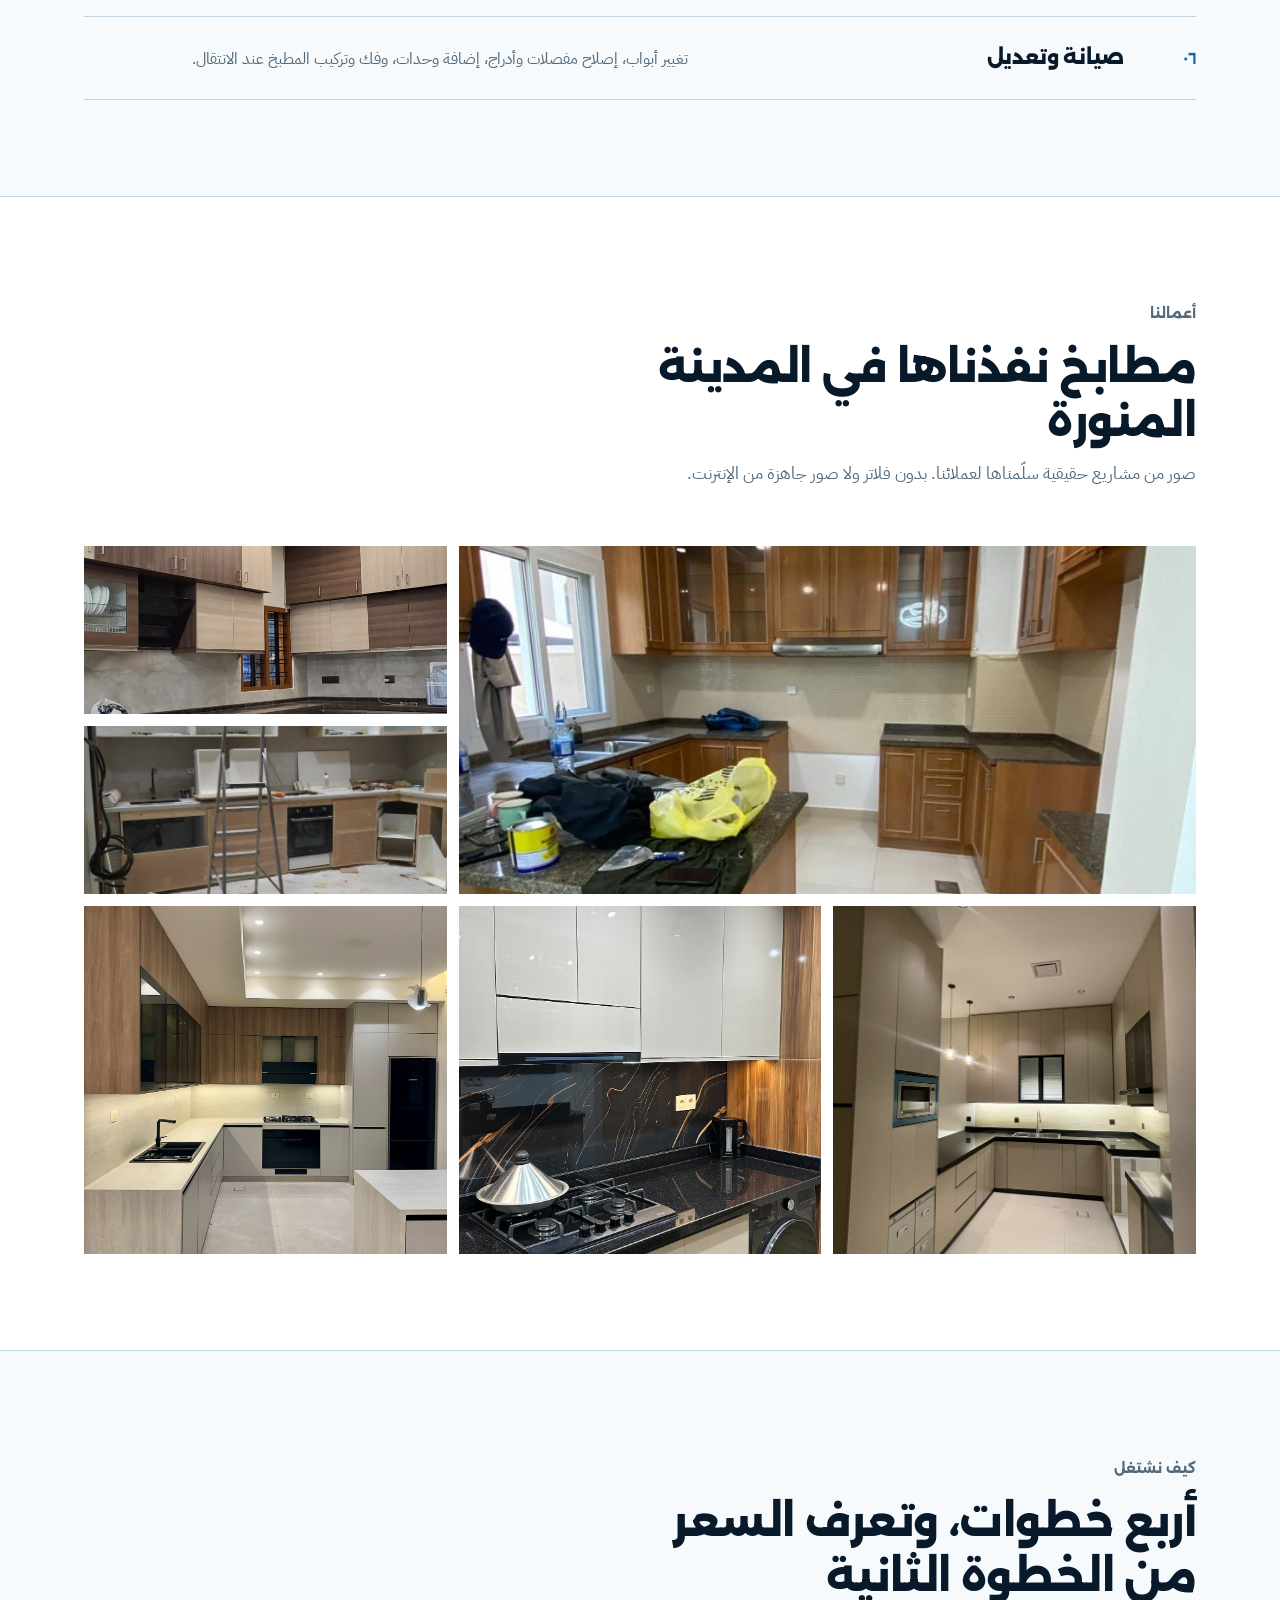
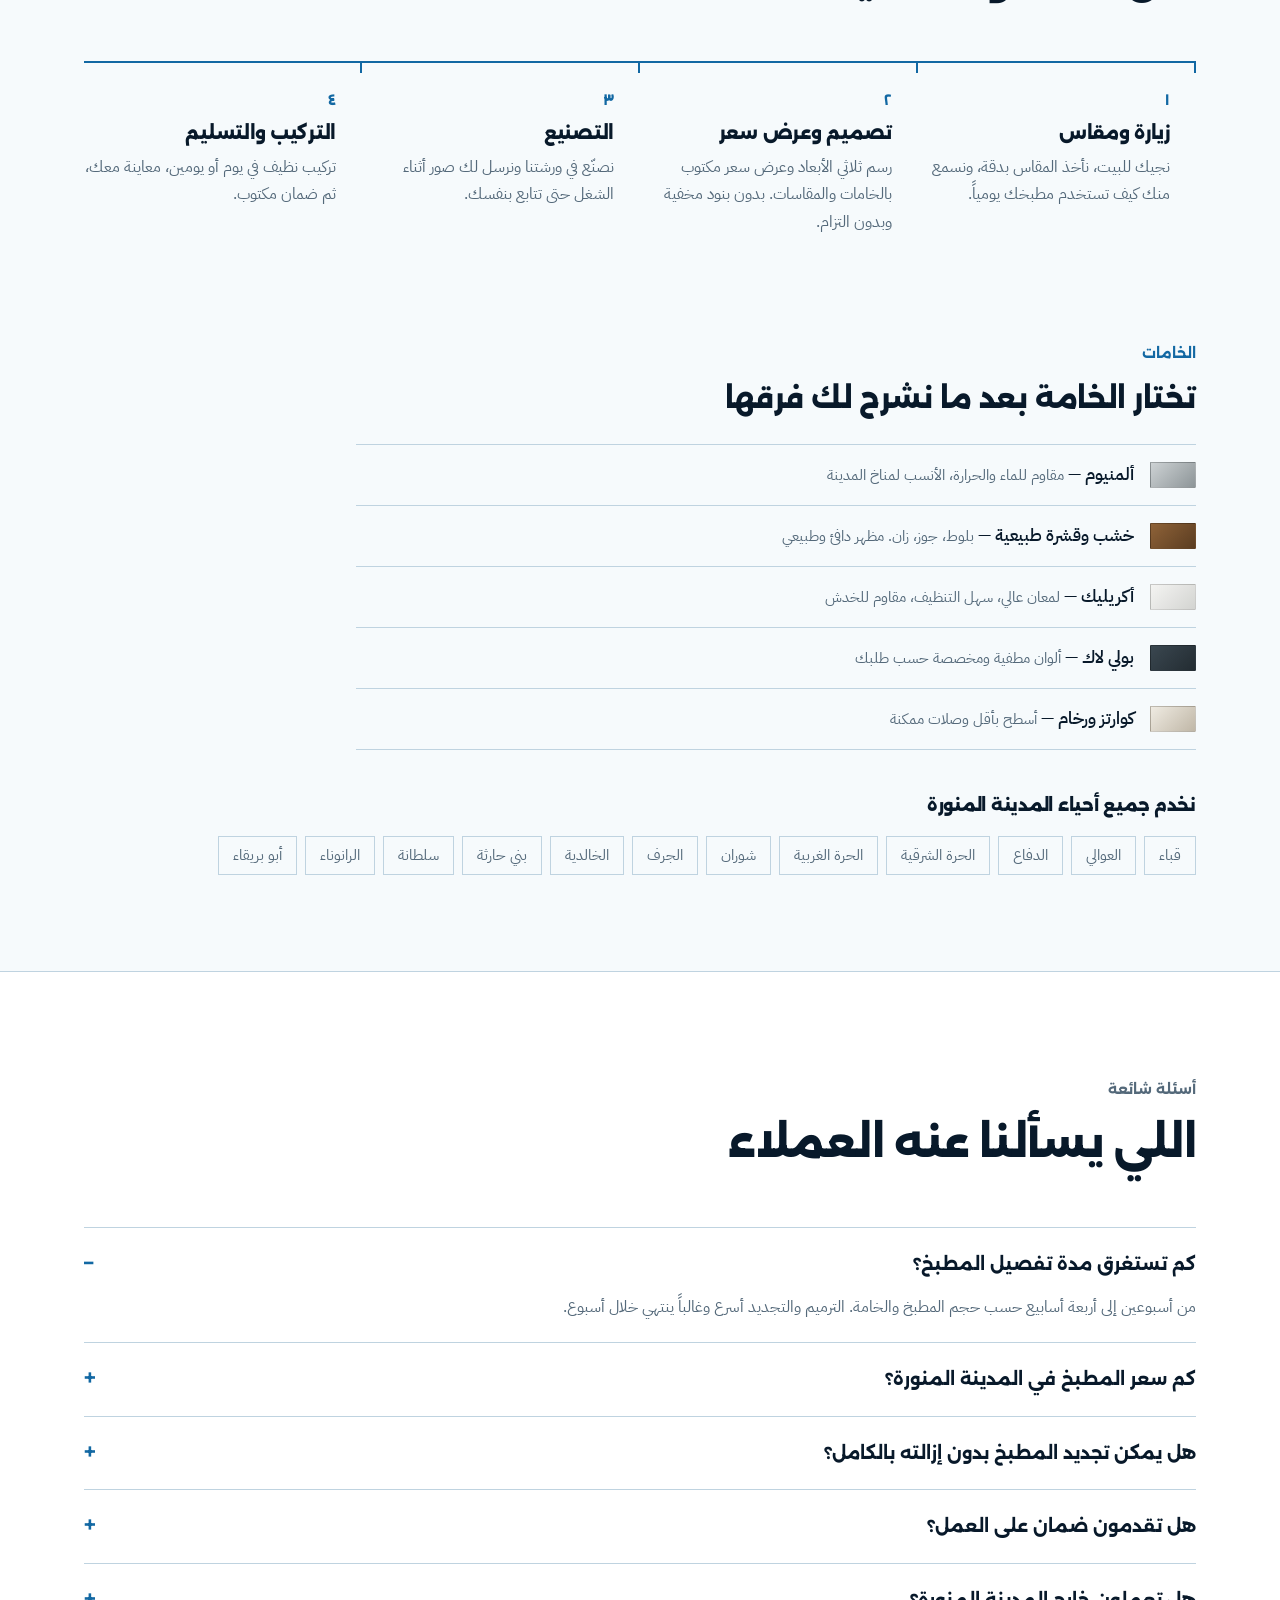
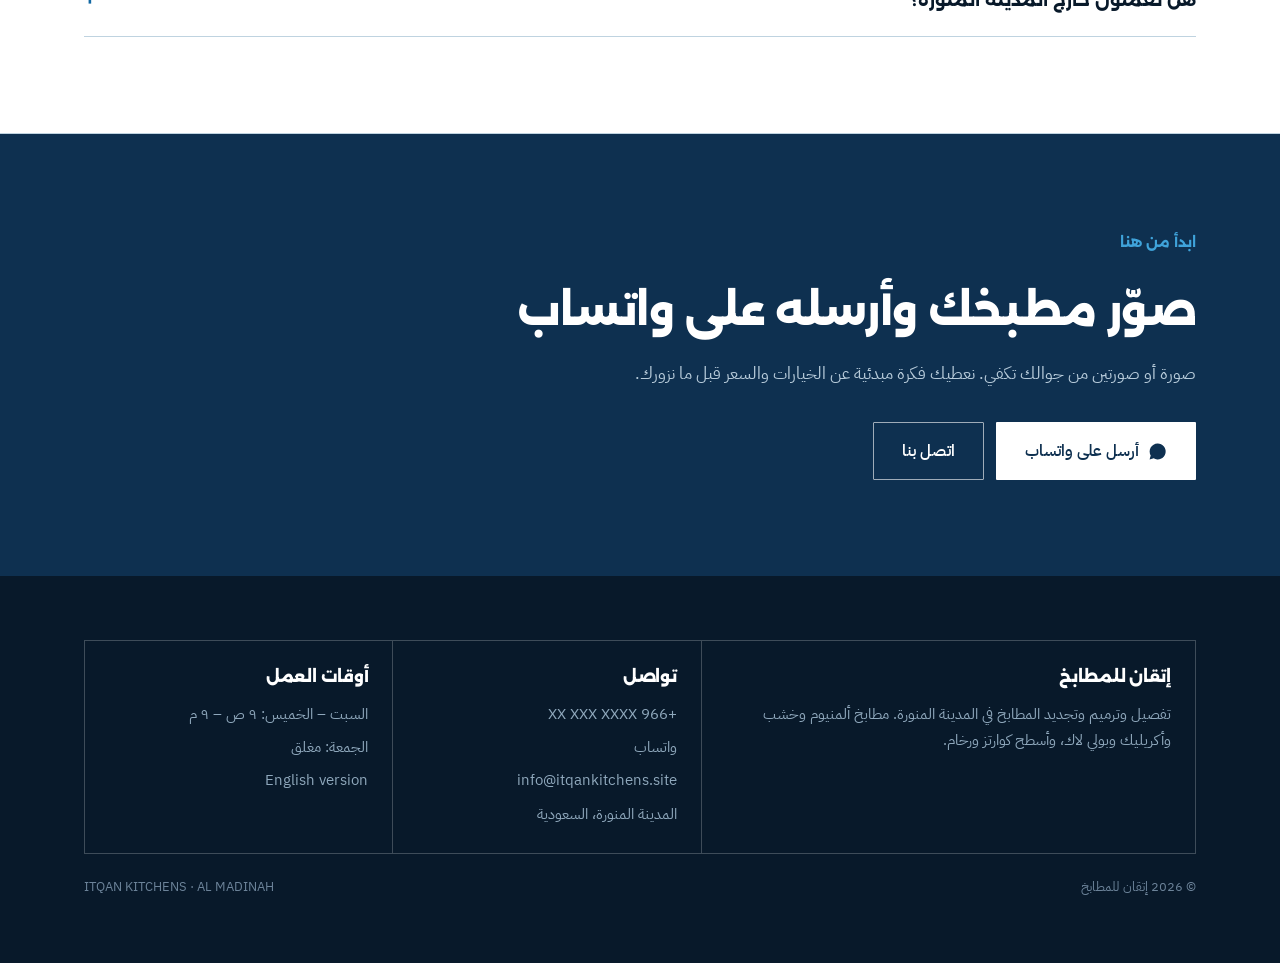
==== commit 80ebd8b7: "Update index.html" ====
--- a/index.html
+++ b/index.html
@@ -6,10 +6,10 @@
 
 <title>تفصيل وترميم مطابخ المدينة المنورة | إتقان للمطابخ</title>
 <meta name="description" content="إتقان للمطابخ — تفصيل وترميم وتجديد المطابخ في المدينة المنورة. مطابخ ألمنيوم وخشب وأكريليك وبولي لاك، أسطح كوارتز ورخام، مقاس وتصميم مجاني وضمان مكتوب.">
-<link rel="canonical" href="https://itqankitchens.com/">
-<link rel="alternate" hreflang="ar" href="https://itqankitchens.com/">
-<link rel="alternate" hreflang="en" href="https://itqankitchens.com/en.html">
-<link rel="alternate" hreflang="x-default" href="https://itqankitchens.com/">
+<link rel="canonical" href="https://itqankitchens.site/">
+<link rel="alternate" hreflang="ar" href="https://itqankitchens.site/">
+<link rel="alternate" hreflang="en" href="https://itqankitchens.site/en.html">
+<link rel="alternate" hreflang="x-default" href="https://itqankitchens.site/">
 <meta name="robots" content="index, follow, max-image-preview:large">
 <meta name="geo.region" content="SA-03">
 <meta name="geo.placename" content="المدينة المنورة">
@@ -20,8 +20,8 @@
 <meta property="og:site_name" content="إتقان للمطابخ">
 <meta property="og:title" content="تفصيل وترميم مطابخ المدينة المنورة | إتقان للمطابخ">
 <meta property="og:description" content="مقاس وتصميم مجاني، تصنيع في ورشتنا، وضمان مكتوب على التركيب.">
-<meta property="og:url" content="https://itqankitchens.com/">
-<meta property="og:image" content="https://itqankitchens.com/images/og.jpg">
+<meta property="og:url" content="https://itqankitchens.site/">
+<meta property="og:image" content="https://itqankitchens.site/images/og.jpg">
 <meta name="twitter:card" content="summary_large_image">
 <link rel="icon" href="images/favicon.png">
 
@@ -192,7 +192,7 @@
         <ul class="flist">
           <li><a href="tel:+966XXXXXXXXX">+966 XX XXX XXXX</a></li>
           <li><a href="https://wa.me/966XXXXXXXXX">واتساب</a></li>
-          <li><a href="mailto:info@itqankitchens.com">info@itqankitchens.com</a></li>
+          <li><a href="mailto:info@itqankitchens.site">info@itqankitchens.site</a></li>
           <li>المدينة المنورة، السعودية</li>
         </ul>
       </div>
@@ -228,10 +228,10 @@
 <script type="application/ld+json">
 {
   "@context":"https://schema.org","@type":"HomeAndConstructionBusiness",
-  "@id":"https://itqankitchens.com/#business",
+  "@id":"https://itqankitchens.site/#business",
   "name":"إتقان للمطابخ","alternateName":"Itqan Kitchens",
-  "url":"https://itqankitchens.com/","image":"https://itqankitchens.com/images/hero.jpg",
-  "telephone":"+966XXXXXXXXX","email":"info@itqankitchens.com","priceRange":"$$",
+  "url":"https://itqankitchens.site/","image":"https://itqankitchens.site/images/hero.jpg",
+  "telephone":"+966XXXXXXXXX","email":"info@itqankitchens.site","priceRange":"$$",
   "address":{"@type":"PostalAddress","streetAddress":"العنوان","addressLocality":"المدينة المنورة","addressRegion":"منطقة المدينة المنورة","addressCountry":"SA"},
   "geo":{"@type":"GeoCoordinates","latitude":24.4686,"longitude":39.6142},
   "areaServed":{"@type":"City","name":"المدينة المنورة"},
